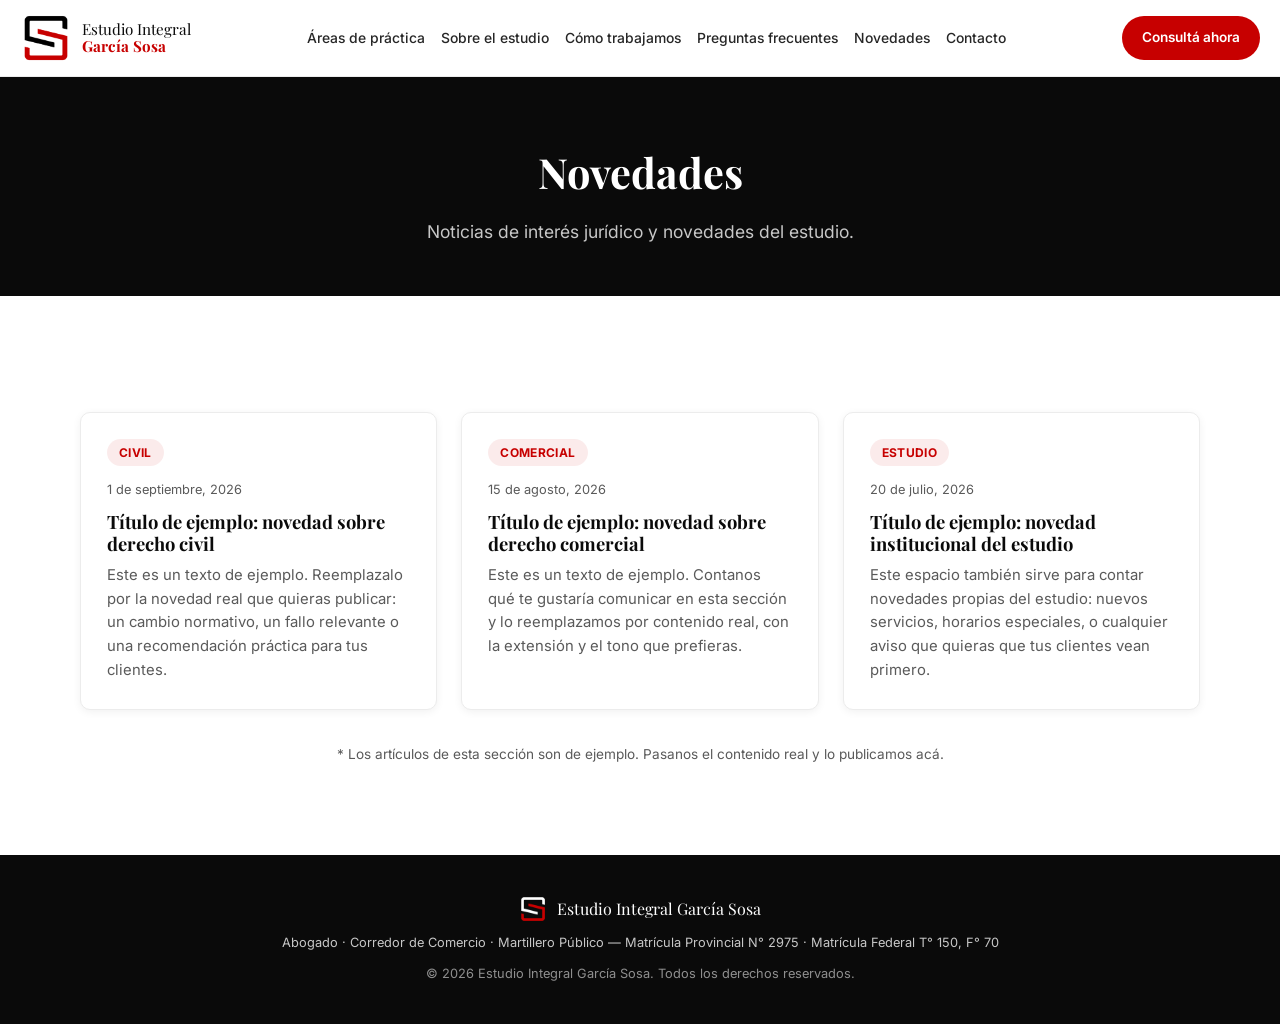
==== novedades.html @ 257441a6 "Remove FAQ cost question, add Novedades subpage - Drop "¿La primera consulta tiene costo?" from the " ====
<!DOCTYPE html>
<html lang="es-AR">
<head>
<meta charset="UTF-8">
<meta name="viewport" content="width=device-width, initial-scale=1.0">
<title>Novedades | Estudio Integral García Sosa</title>
<meta name="description" content="Novedades y noticias de interés jurídico del Estudio Integral García Sosa — San Luis, Argentina.">
<link rel="icon" type="image/png" sizes="32x32" href="assets/logo/favicon-32.png">
<link rel="icon" type="image/png" sizes="192x192" href="assets/logo/favicon-192.png">
<link rel="apple-touch-icon" href="assets/logo/favicon-192.png">
<link rel="preconnect" href="https://fonts.googleapis.com">
<link rel="preconnect" href="https://fonts.gstatic.com" crossorigin>
<link href="https://fonts.googleapis.com/css2?family=Playfair+Display:wght@600;700&family=Inter:wght@400;500;600;700&display=swap" rel="stylesheet">
<link rel="stylesheet" href="css/styles.css">
</head>
<body>

<a class="skip-link" href="#contenido">Saltar al contenido</a>

<!-- ===== HEADER ===== -->
<header class="site-header">
  <div class="container header-inner">
    <a href="index.html" class="brand">
      <img src="assets/logo/isotipo-oscuro.png" alt="" class="brand-mark" width="52" height="52">
      <span class="brand-name">Estudio Integral<br><strong>García Sosa</strong></span>
    </a>

    <nav class="main-nav" id="mainNav">
      <a href="index.html#areas">Áreas de práctica</a>
      <a href="index.html#estudio">Sobre el estudio</a>
      <a href="index.html#proceso">Cómo trabajamos</a>
      <a href="index.html#faq">Preguntas frecuentes</a>
      <a href="novedades.html" aria-current="page">Novedades</a>
      <a href="index.html#contacto">Contacto</a>
    </nav>

    <div class="header-actions">
      <a href="index.html#contacto" class="btn btn-primary btn-sm">Consultá ahora</a>
      <button class="nav-toggle" id="navToggle" aria-label="Abrir menú" aria-expanded="false" aria-controls="mainNav">
        <span></span><span></span><span></span>
      </button>
    </div>
  </div>
</header>

<main id="contenido">

  <!-- ===== PAGE HERO ===== -->
  <section class="page-hero">
    <div class="container">
      <h1>Novedades</h1>
      <p class="hero-lead">Noticias de interés jurídico y novedades del estudio.</p>
    </div>
  </section>

  <!-- ===== LISTADO DE NOVEDADES ===== -->
  <section class="news">
    <div class="container">
      <div class="news-grid">

        <article class="news-card">
          <span class="news-tag">Civil</span>
          <time class="news-date" datetime="2026-09-01">1 de septiembre, 2026</time>
          <h2>Título de ejemplo: novedad sobre derecho civil</h2>
          <p>Este es un texto de ejemplo. Reemplazalo por la novedad real que quieras publicar: un cambio normativo, un fallo relevante o una recomendación práctica para tus clientes.</p>
        </article>

        <article class="news-card">
          <span class="news-tag">Comercial</span>
          <time class="news-date" datetime="2026-08-15">15 de agosto, 2026</time>
          <h2>Título de ejemplo: novedad sobre derecho comercial</h2>
          <p>Este es un texto de ejemplo. Contanos qué te gustaría comunicar en esta sección y lo reemplazamos por contenido real, con la extensión y el tono que prefieras.</p>
        </article>

        <article class="news-card">
          <span class="news-tag">Estudio</span>
          <time class="news-date" datetime="2026-07-20">20 de julio, 2026</time>
          <h2>Título de ejemplo: novedad institucional del estudio</h2>
          <p>Este espacio también sirve para contar novedades propias del estudio: nuevos servicios, horarios especiales, o cualquier aviso que quieras que tus clientes vean primero.</p>
        </article>

      </div>

      <p class="news-note">* Los artículos de esta sección son de ejemplo. Pasanos el contenido real y lo publicamos acá.</p>
    </div>
  </section>

</main>

<!-- ===== FOOTER ===== -->
<footer class="site-footer">
  <div class="container footer-inner">
    <div class="footer-brand">
      <img src="assets/logo/isotipo-claro.png" alt="" width="28" height="28">
      <span>Estudio Integral García Sosa</span>
    </div>
    <p class="footer-credentials">Abogado &middot; Corredor de Comercio &middot; Martillero Público &mdash; Matrícula Provincial N&deg; 2975 &middot; Matrícula Federal T&deg; 150, F&deg; 70</p>
    <p class="footer-copy">&copy; <span id="year"></span> Estudio Integral García Sosa. Todos los derechos reservados.</p>
  </div>
</footer>

<script src="js/main.js"></script>
</body>
</html>
---- css/styles.css ----
/* ===== Variables ===== */
:root {
  --color-black: #0a0a0a;
  --color-red: #c70000;
  --color-red-dark: #950000;
  --color-white: #ffffff;
  --color-gray-50: #f7f7f7;
  --color-gray-100: #ececec;
  --color-gray-300: #c7c7c7;
  --color-gray-600: #5a5a5a;
  --color-gray-800: #262626;

  --font-serif: 'Playfair Display', Georgia, serif;
  --font-sans: 'Inter', system-ui, -apple-system, sans-serif;

  --radius: 10px;
  --max-width: 1160px;
  --shadow-sm: 0 2px 8px rgba(0,0,0,.06);
  --shadow-md: 0 8px 24px rgba(0,0,0,.10);
}

/* ===== Reset ===== */
*, *::before, *::after { box-sizing: border-box; }
html { scroll-behavior: smooth; }
body {
  margin: 0;
  font-family: var(--font-sans);
  color: var(--color-gray-800);
  background: var(--color-white);
  line-height: 1.6;
  -webkit-font-smoothing: antialiased;
}
img { max-width: 100%; display: block; }
a { color: inherit; text-decoration: none; }
ul, ol { margin: 0; padding: 0; list-style: none; }
h1, h2, h3 { font-family: var(--font-serif); font-weight: 700; line-height: 1.2; margin: 0 0 .5em; color: var(--color-black); }
p { margin: 0 0 1em; }
button { font-family: inherit; cursor: pointer; }

.container {
  max-width: var(--max-width);
  margin: 0 auto;
  padding: 0 20px;
}

.skip-link {
  position: absolute;
  left: -999px;
  top: 0;
  background: var(--color-black);
  color: var(--color-white);
  padding: 10px 16px;
  z-index: 200;
}
.skip-link:focus { left: 10px; top: 10px; }

/* ===== Buttons ===== */
.btn {
  display: inline-flex;
  align-items: center;
  justify-content: center;
  padding: 14px 28px;
  border-radius: 999px;
  font-weight: 600;
  font-size: .95rem;
  transition: transform .15s ease, box-shadow .15s ease, background-color .15s ease;
  border: 2px solid transparent;
}
.btn-primary {
  background: var(--color-red);
  color: var(--color-white);
}
.btn-primary:hover { background: var(--color-red-dark); transform: translateY(-1px); }
.btn-outline {
  border-color: var(--color-black);
  color: var(--color-black);
}
.btn-outline:hover { background: var(--color-black); color: var(--color-white); }
.btn-sm { padding: 9px 18px; font-size: .85rem; }

/* ===== Header ===== */
.site-header {
  position: sticky;
  top: 0;
  z-index: 100;
  background: rgba(255,255,255,.96);
  backdrop-filter: blur(6px);
  border-bottom: 1px solid var(--color-gray-100);
}
.site-header .container { max-width: 1320px; }
.header-inner {
  display: flex;
  align-items: center;
  justify-content: space-between;
  gap: 16px;
  padding-top: 12px;
  padding-bottom: 12px;
}
.brand {
  display: flex;
  align-items: center;
  gap: 10px;
  flex-shrink: 0;
}
.brand-mark { width: 52px; height: 52px; }
.brand-name {
  font-family: var(--font-serif);
  font-size: .95rem;
  line-height: 1.15;
  color: var(--color-black);
}
.brand-name strong { color: var(--color-red); }

.main-nav {
  display: flex;
  gap: 16px;
  flex-wrap: wrap;
}
.main-nav a {
  font-size: .87rem;
  white-space: nowrap;
  font-weight: 500;
  color: var(--color-gray-800);
  position: relative;
  padding: 4px 0;
}
.main-nav a:hover { color: var(--color-red); }

.header-actions { display: flex; align-items: center; gap: 14px; }

.nav-toggle {
  display: none;
  flex-direction: column;
  justify-content: center;
  gap: 5px;
  width: 34px;
  height: 34px;
  background: none;
  border: none;
  padding: 0;
}
.nav-toggle span {
  display: block;
  height: 2px;
  background: var(--color-black);
  border-radius: 2px;
}

/* ===== Hero ===== */
.hero {
  background: var(--color-black);
  color: var(--color-white);
  padding: 90px 0 64px;
  text-align: center;
}
.hero-inner { max-width: 760px; margin: 0 auto; }
.hero h1 {
  color: var(--color-white);
  font-size: clamp(2rem, 5vw, 2.9rem);
  margin-bottom: .45em;
}
.hero-lead {
  font-size: 1.1rem;
  color: var(--color-gray-300);
  margin-bottom: 2em;
}
.hero-cta {
  display: flex;
  gap: 16px;
  justify-content: center;
  flex-wrap: wrap;
  margin-bottom: 1.8em;
}
.hero .btn-outline { border-color: var(--color-white); color: var(--color-white); }
.hero .btn-outline:hover { background: var(--color-white); color: var(--color-black); }
.hero-credentials {
  font-size: .85rem;
  letter-spacing: .04em;
  text-transform: uppercase;
  color: var(--color-gray-300);
  margin: 0;
}

/* ===== Page hero (subpáginas) ===== */
.page-hero {
  background: var(--color-black);
  color: var(--color-white);
  padding: 70px 0 50px;
  text-align: center;
}
.page-hero h1 { color: var(--color-white); font-size: clamp(2rem, 4.5vw, 2.6rem); }
.page-hero .hero-lead { margin-bottom: 0; }

/* ===== Novedades ===== */
.news-grid {
  display: grid;
  grid-template-columns: repeat(auto-fit, minmax(280px, 1fr));
  gap: 24px;
  margin-top: 2.5em;
}
.news-card {
  background: var(--color-white);
  border: 1px solid var(--color-gray-100);
  border-radius: var(--radius);
  box-shadow: var(--shadow-sm);
  padding: 26px;
  display: flex;
  flex-direction: column;
}
.news-tag {
  align-self: flex-start;
  background: rgba(199,0,0,.08);
  color: var(--color-red);
  font-size: .75rem;
  font-weight: 700;
  text-transform: uppercase;
  letter-spacing: .03em;
  padding: 4px 12px;
  border-radius: 999px;
  margin-bottom: 14px;
}
.news-date {
  font-size: .8rem;
  color: var(--color-gray-600);
  margin-bottom: 10px;
}
.news-card h2 {
  font-size: 1.15rem;
  margin-bottom: .5em;
}
.news-card p { color: var(--color-gray-600); font-size: .93rem; margin: 0; }
.news-note {
  text-align: center;
  color: var(--color-gray-600);
  font-size: .85rem;
  margin-top: 2.5em;
}

/* ===== Credential strip ===== */
.credential-strip {
  background: var(--color-red);
  color: var(--color-white);
}
.credential-strip-inner {
  display: flex;
  justify-content: center;
  align-items: center;
  gap: 12px;
  flex-wrap: wrap;
  padding: 12px 20px;
  font-size: .85rem;
  font-weight: 600;
  letter-spacing: .02em;
}
.dot { opacity: .7; }

/* ===== Sections generic ===== */
section { padding: 76px 0; }
.section-title {
  font-size: clamp(1.6rem, 3.2vw, 2.1rem);
  text-align: center;
}
.section-lead {
  text-align: center;
  color: var(--color-gray-600);
  max-width: 560px;
  margin: 0 auto 2.5em;
}

/* ===== Áreas de práctica ===== */
.areas { background: var(--color-gray-50); }
.areas-grid {
  display: grid;
  grid-template-columns: repeat(auto-fit, minmax(240px, 1fr));
  gap: 20px;
  margin-top: 2em;
}
.area-card {
  background: var(--color-white);
  border-radius: var(--radius);
  box-shadow: var(--shadow-sm);
  overflow: hidden;
  border: 1px solid var(--color-gray-100);
}
.area-toggle {
  width: 100%;
  display: flex;
  align-items: center;
  gap: 14px;
  padding: 22px;
  background: none;
  border: none;
  text-align: left;
}
.area-icon {
  width: 44px;
  height: 44px;
  flex-shrink: 0;
  border-radius: 50%;
  background: rgba(199,0,0,.08);
  color: var(--color-red);
  display: flex;
  align-items: center;
  justify-content: center;
}
.area-icon svg { width: 22px; height: 22px; }
.area-name {
  flex: 1;
  font-weight: 700;
  font-size: 1.05rem;
  color: var(--color-black);
}
.area-plus {
  font-size: 1.4rem;
  color: var(--color-red);
  transition: transform .2s ease;
  line-height: 1;
}
.area-toggle[aria-expanded="true"] .area-plus { transform: rotate(45deg); }
.area-detail {
  max-height: 0;
  overflow: hidden;
  transition: max-height .25s ease;
  padding: 0 22px;
}
.area-detail p { color: var(--color-gray-600); font-size: .95rem; padding-bottom: 20px; margin: 0; }
.area-card.open .area-detail { max-height: 200px; }

/* ===== Sobre el estudio ===== */
.about-inner {
  display: grid;
  grid-template-columns: 260px 1fr;
  gap: 48px;
  align-items: center;
}
.photo-placeholder {
  aspect-ratio: 1;
  border-radius: var(--radius);
  background: var(--color-black);
  display: flex;
  align-items: center;
  justify-content: center;
}
.photo-placeholder-mark { width: 45%; opacity: .9; }
.about-name { font-size: 1.5rem; margin-bottom: .2em; }
.about-role {
  color: var(--color-red);
  font-weight: 600;
  font-size: .9rem;
  text-transform: uppercase;
  letter-spacing: .03em;
  margin-bottom: 1em;
}
.about-credentials {
  margin-top: 1.2em;
  display: flex;
  flex-direction: column;
  gap: 6px;
  font-size: .9rem;
  color: var(--color-gray-800);
  border-top: 1px solid var(--color-gray-100);
  padding-top: 1em;
}
.about-credentials li::before {
  content: '';
  display: inline-block;
  width: 6px;
  height: 6px;
  background: var(--color-red);
  border-radius: 50%;
  margin-right: 10px;
}

/* ===== Proceso ===== */
.process { background: var(--color-black); color: var(--color-white); }
.process .section-title { color: var(--color-white); }
.process-steps {
  display: grid;
  grid-template-columns: repeat(auto-fit, minmax(220px, 1fr));
  gap: 28px;
  margin-top: 2.5em;
  counter-reset: step;
}
.process-steps li { position: relative; padding-top: 10px; }
.step-num {
  display: inline-flex;
  align-items: center;
  justify-content: center;
  width: 40px;
  height: 40px;
  border: 2px solid var(--color-red);
  color: var(--color-red);
  border-radius: 50%;
  font-family: var(--font-serif);
  font-weight: 700;
  margin-bottom: 16px;
}
.process-steps h3 { color: var(--color-white); font-size: 1.1rem; }
.process-steps p { color: var(--color-gray-300); font-size: .92rem; margin: 0; }

/* ===== FAQ ===== */
.faq-list {
  max-width: 700px;
  margin: 2em auto 0;
  display: flex;
  flex-direction: column;
  gap: 12px;
}
.faq-item {
  border: 1px solid var(--color-gray-100);
  border-radius: var(--radius);
  overflow: hidden;
}
.faq-question {
  width: 100%;
  display: flex;
  align-items: center;
  justify-content: space-between;
  gap: 16px;
  background: var(--color-gray-50);
  border: none;
  padding: 18px 20px;
  text-align: left;
  font-weight: 600;
  font-size: .98rem;
  color: var(--color-black);
}
.faq-plus { color: var(--color-red); font-size: 1.3rem; transition: transform .2s ease; }
.faq-question[aria-expanded="true"] .faq-plus { transform: rotate(45deg); }
.faq-answer {
  max-height: 0;
  overflow: hidden;
  transition: max-height .25s ease;
}
.faq-answer p { padding: 18px 20px 0; margin: 0; color: var(--color-gray-600); font-size: .93rem; }
.faq-item.open .faq-answer { max-height: 200px; }
.faq-item.open .faq-answer p { padding-bottom: 18px; }

/* ===== Contacto ===== */
.contact { background: var(--color-gray-50); }
.contact-inner {
  display: grid;
  grid-template-columns: 1fr 1fr;
  gap: 48px;
  align-items: stretch;
}
.contact-details { display: flex; flex-direction: column; gap: 18px; margin-bottom: 1.8em; }
.contact-details li { display: flex; align-items: flex-start; gap: 14px; font-size: .95rem; }
.contact-icon {
  width: 36px;
  height: 36px;
  flex-shrink: 0;
  border-radius: 50%;
  background: rgba(199,0,0,.08);
  color: var(--color-red);
  display: flex;
  align-items: center;
  justify-content: center;
}
.contact-icon svg { width: 18px; height: 18px; }
.contact-details a:hover { color: var(--color-red); }

.social-links { display: flex; gap: 12px; margin-bottom: 2.2em; }
.social-links a {
  width: 42px;
  height: 42px;
  border-radius: 50%;
  background: var(--color-black);
  color: var(--color-white);
  display: flex;
  align-items: center;
  justify-content: center;
  transition: background-color .15s ease;
}
.social-links a:hover { background: var(--color-red); }
.social-links svg { width: 20px; height: 20px; }

.contact-form {
  display: flex;
  flex-direction: column;
  gap: 14px;
  background: var(--color-white);
  padding: 24px;
  border-radius: var(--radius);
  box-shadow: var(--shadow-sm);
}
.contact-form label {
  display: flex;
  flex-direction: column;
  gap: 6px;
  font-size: .85rem;
  font-weight: 600;
  color: var(--color-gray-800);
}
.contact-form input,
.contact-form textarea {
  font-family: inherit;
  font-size: .95rem;
  padding: 11px 13px;
  border: 1px solid var(--color-gray-300);
  border-radius: 6px;
  resize: vertical;
}
.contact-form input:focus,
.contact-form textarea:focus {
  outline: none;
  border-color: var(--color-red);
}
.form-note { font-size: .78rem; color: var(--color-gray-600); margin: 4px 0 0; }

.contact-map {
  min-height: 320px;
  border-radius: var(--radius);
  overflow: hidden;
  box-shadow: var(--shadow-sm);
}
.contact-map iframe { width: 100%; height: 100%; min-height: 320px; }

/* ===== Footer ===== */
.site-footer {
  background: var(--color-black);
  color: var(--color-gray-300);
  padding: 40px 0;
  text-align: center;
}
.footer-inner { display: flex; flex-direction: column; align-items: center; gap: 10px; }
.footer-brand {
  display: flex;
  align-items: center;
  gap: 10px;
  font-family: var(--font-serif);
  color: var(--color-white);
  font-size: 1rem;
}
.footer-credentials, .footer-copy { font-size: .8rem; margin: 0; color: var(--color-gray-300); }
.footer-copy { opacity: .7; }

/* ===== Cierre / marca animada ===== */
.closing {
  position: relative;
  overflow: hidden;
  background: var(--color-black);
  padding: 110px 0;
  text-align: center;
  isolation: isolate;
}
.closing-bg {
  position: absolute;
  inset: 0;
  z-index: 0;
}
.beam {
  position: absolute;
  top: -60%;
  width: 45%;
  height: 220%;
  background: linear-gradient(180deg, transparent 0%, rgba(199,0,0,.35) 45%, rgba(199,0,0,.35) 55%, transparent 100%);
  filter: blur(18px);
  transform: rotate(18deg);
  animation: drift 16s ease-in-out infinite;
}
.beam-1 { left: -10%; animation-delay: 0s; opacity: .8; }
.beam-2 { left: 30%; animation-delay: -5s; opacity: .5; animation-duration: 20s; }
.beam-3 { left: 65%; animation-delay: -10s; opacity: .65; animation-duration: 13s; }
@keyframes drift {
  0%, 100% { transform: rotate(18deg) translateX(0) translateY(0); }
  50% { transform: rotate(18deg) translateX(6%) translateY(-4%); }
}
.grid-lines {
  position: absolute;
  inset: -20%;
  background-image:
    linear-gradient(rgba(255,255,255,.05) 1px, transparent 1px),
    linear-gradient(90deg, rgba(255,255,255,.05) 1px, transparent 1px);
  background-size: 64px 64px;
  animation: pan 22s linear infinite;
}
@keyframes pan {
  0% { transform: translate(0, 0); }
  100% { transform: translate(64px, 64px); }
}
.closing-inner {
  position: relative;
  z-index: 1;
  max-width: 560px;
  margin: 0 auto;
}
.closing-mark {
  width: 84px;
  height: 84px;
  margin: 0 auto 28px;
  animation: float 5s ease-in-out infinite;
}
@keyframes float {
  0%, 100% { transform: translateY(0); }
  50% { transform: translateY(-10px); }
}
.closing h2 { color: var(--color-white); font-size: clamp(1.6rem, 3.4vw, 2.2rem); }
.closing p { color: var(--color-gray-300); margin-bottom: 1.8em; }

@media (prefers-reduced-motion: reduce) {
  .beam, .grid-lines, .closing-mark { animation: none; }
}

@media (max-width: 520px) {
  .closing { padding: 80px 0; }
}

/* ===== Responsive ===== */
@media (max-width: 860px) {
  .main-nav {
    position: fixed;
    top: 64px;
    left: 0;
    right: 0;
    background: var(--color-white);
    flex-direction: column;
    gap: 0;
    padding: 8px 20px 16px;
    border-bottom: 1px solid var(--color-gray-100);
    transform: translateY(-8px);
    opacity: 0;
    pointer-events: none;
    transition: opacity .2s ease, transform .2s ease;
  }
  .main-nav.open { opacity: 1; transform: translateY(0); pointer-events: auto; }
  .main-nav a { padding: 12px 0; border-bottom: 1px solid var(--color-gray-100); }
  .header-actions .btn-sm { display: none; }
  .nav-toggle { display: flex; }

  .about-inner { grid-template-columns: 1fr; }
  .photo-placeholder { max-width: 220px; margin: 0 auto; }

  .contact-inner { grid-template-columns: 1fr; }
  .contact-map { min-height: 260px; }
}

@media (max-width: 520px) {
  section { padding: 56px 0; }
  .hero { padding: 70px 0 48px; }
  .brand-name { font-size: .85rem; }
}
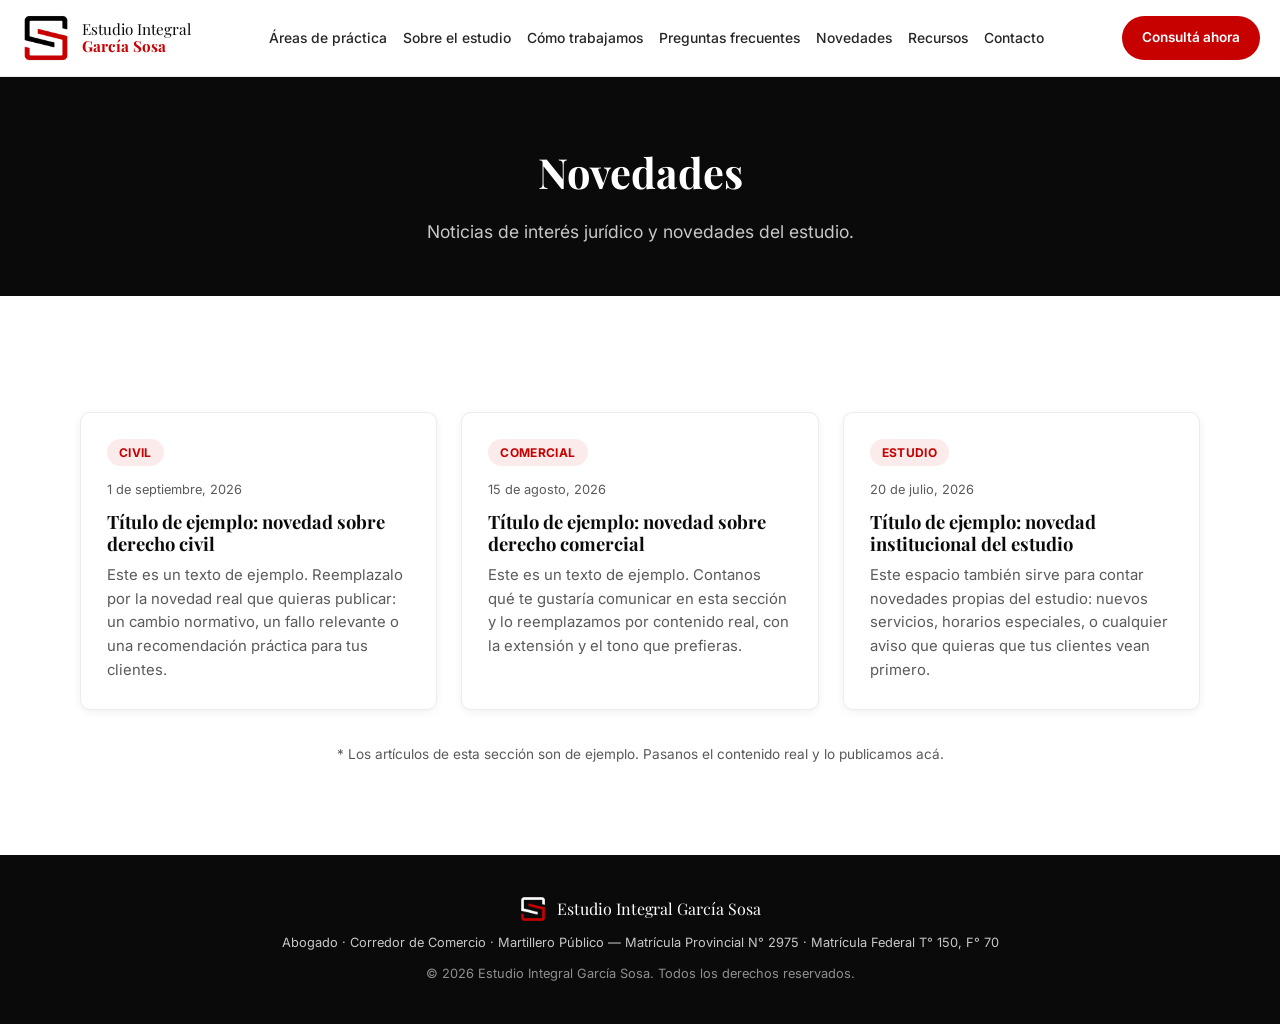
==== commit 0368a625: "Add Recursos subpage: calculators and daily reference data New recursos.html, linked from the nav on" ====
--- a/novedades.html
+++ b/novedades.html
@@ -30,7 +30,8 @@
       <a href="index.html#estudio">Sobre el estudio</a>
       <a href="index.html#proceso">Cómo trabajamos</a>
       <a href="index.html#faq">Preguntas frecuentes</a>
-      <a href="novedades.html" aria-current="page">Novedades</a>
+      <a href="novedades.html">Novedades</a>
+      <a href="recursos.html" aria-current="page">Recursos</a>
       <a href="index.html#contacto">Contacto</a>
     </nav>
 
--- a/css/styles.css
+++ b/css/styles.css
@@ -640,3 +640,120 @@
   .hero { padding: 70px 0 48px; }
   .brand-name { font-size: .85rem; }
 }
+
+/* ===== Recursos: datos de referencia ===== */
+.ref-data { background: var(--color-gray-50); }
+.ref-grid {
+  display: grid;
+  grid-template-columns: repeat(auto-fit, minmax(240px, 1fr));
+  gap: 20px;
+  margin-top: 2.5em;
+}
+.ref-card {
+  background: var(--color-white);
+  border: 1px solid var(--color-gray-100);
+  border-radius: var(--radius);
+  box-shadow: var(--shadow-sm);
+  padding: 24px;
+  display: flex;
+  flex-direction: column;
+  gap: 6px;
+}
+.ref-label {
+  font-size: .78rem;
+  font-weight: 700;
+  text-transform: uppercase;
+  letter-spacing: .03em;
+  color: var(--color-red);
+}
+.ref-value {
+  font-family: var(--font-serif);
+  font-size: 1.3rem;
+  font-weight: 700;
+  color: var(--color-black);
+}
+.ref-sub { font-size: .82rem; color: var(--color-gray-600); }
+.ref-source {
+  font-size: .82rem;
+  color: var(--color-gray-800);
+  text-decoration: underline;
+  margin-top: 6px;
+}
+.ref-source:hover { color: var(--color-red); }
+.ref-note {
+  text-align: center;
+  color: var(--color-gray-600);
+  font-size: .82rem;
+  max-width: 640px;
+  margin: 2.2em auto 0;
+}
+
+/* ===== Recursos: calculadoras ===== */
+.calculator-alt { background: var(--color-gray-50); }
+.calc-form {
+  max-width: 640px;
+  margin: 2.5em auto 0;
+  background: var(--color-white);
+  border: 1px solid var(--color-gray-100);
+  border-radius: var(--radius);
+  box-shadow: var(--shadow-sm);
+  padding: 28px;
+}
+.calc-fields {
+  display: grid;
+  grid-template-columns: repeat(auto-fit, minmax(200px, 1fr));
+  gap: 18px;
+  margin-bottom: 20px;
+}
+.calc-fields label {
+  display: flex;
+  flex-direction: column;
+  gap: 6px;
+  font-size: .85rem;
+  font-weight: 600;
+  color: var(--color-gray-800);
+}
+.calc-fields input {
+  font-family: inherit;
+  font-size: .95rem;
+  padding: 11px 13px;
+  border: 1px solid var(--color-gray-300);
+  border-radius: 6px;
+}
+.calc-fields input:focus { outline: none; border-color: var(--color-red); }
+
+.calc-result {
+  max-width: 640px;
+  margin: 24px auto 0;
+  background: var(--color-black);
+  color: var(--color-white);
+  border-radius: var(--radius);
+  padding: 26px 28px;
+  text-align: center;
+}
+.calc-result-label {
+  display: block;
+  font-size: .78rem;
+  text-transform: uppercase;
+  letter-spacing: .04em;
+  color: var(--color-gray-300);
+  margin-bottom: 8px;
+}
+.calc-result-value {
+  display: block;
+  font-family: var(--font-serif);
+  font-size: 1.5rem;
+  font-weight: 700;
+  color: var(--color-white);
+}
+.calc-result-total {
+  display: block;
+  font-size: .95rem;
+  color: var(--color-gray-300);
+  margin-top: 6px;
+}
+.calc-result-note {
+  font-size: .8rem;
+  color: var(--color-gray-300);
+  margin: 14px 0 0;
+}
